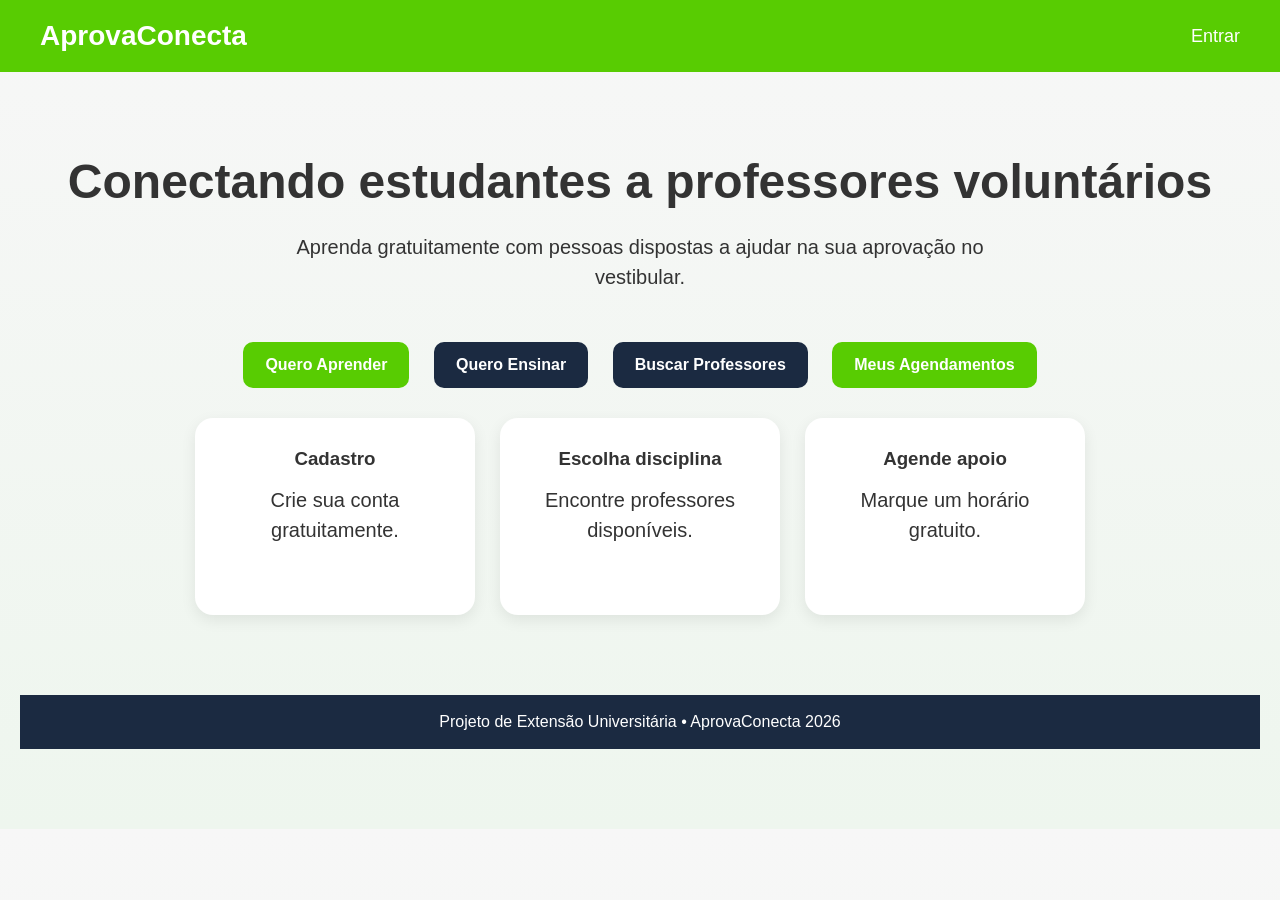
==== index.html @ 6f5f0546 "Primeira versão do AprovaConecta" ====
<!DOCTYPE html>
<html lang="pt-BR">

<head>
    <meta charset="UTF-8">
    <meta name="viewport" content="width=device-width, initial-scale=1.0">
    <title>AprovaConecta</title>
    <link rel="stylesheet" href="css/style.css">
</head>

<body>

<header>

    <div class="logo">
        AprovaConecta
    </div>

    <nav>
        <a href="pages/login.html">Entrar</a>
    </nav>

</header>


<section class="hero">

    <h1>Conectando estudantes a professores voluntários</h1>

    <p>
        Aprenda gratuitamente com pessoas dispostas a ajudar
        na sua aprovação no vestibular.
    </p>

    <div class="buttons">

    <a href="pages/cadastro-aluno.html" class="btn-primary">
        Quero Aprender
    </a>

    <a href="pages/cadastro-professor.html" class="btn-secondary">
        Quero Ensinar
    </a>

    <a href="pages/buscar-professor.html" class="btn-secondary">
        Buscar Professores
    </a>

    <a href="pages/agendamentos.html" class="btn-primary">
        Meus Agendamentos
    </a>

<section class="steps">

    <div class="card">
        <h3>Cadastro</h3>
        <p>Crie sua conta gratuitamente.</p>
    </div>

    <div class="card">
        <h3>Escolha disciplina</h3>
        <p>Encontre professores disponíveis.</p>
    </div>

    <div class="card">
        <h3>Agende apoio</h3>
        <p>Marque um horário gratuito.</p>
    </div>

</section>

<footer>

    Projeto de Extensão Universitária • AprovaConecta 2026

</footer>

</body>

</html>
---- css/style.css ----
*{
    margin:0;
    padding:0;
    box-sizing:border-box;
}

body{
    font-family:Arial, sans-serif;
    background:linear-gradient(to bottom,#f7f7f7,#eef6ee);
    color:#333;
}

header{
    background:#58CC02;
    padding:20px 40px;
    display:flex;
    justify-content:space-between;
    align-items:center;
}


.logo{
    color:white;
    font-size:28px;
    font-weight:bold;
}


nav a{
    color:white;
    text-decoration:none;
    font-size:18px;
}

.hero{
    text-align:center;
    padding:80px 20px;
}

.hero h1{
    font-size:48px;
    margin-bottom:20px;
    line-height:60px;
}

.hero p{
    font-size:20px;
    max-width:700px;
    margin:auto;
    margin-bottom:40px;
    line-height:30px;
}

.buttons a{
    text-decoration:none;
    border-radius:10px;
    margin:10px;
    padding:14px 22px;
    display:inline-block;
    font-weight:bold;
}

.btn-primary{
    background:#58CC02;
    color:white;
    transition:0.3s;
}

.btn-primary:hover{
    transform:scale(1.05);
}

.btn-secondary{
    background:#1B2A41;
    color:white;
    transition:0.3s;
}

.btn-secondary:hover{
    transform:scale(1.05);
}


.steps-title{
    text-align:center;
    margin-bottom:30px;
}


.steps{
    display:flex;
    justify-content:center;
    gap:25px;
    padding:20px;
    flex-wrap:wrap;
}

.card{
    background:white;
    width:280px;
    padding:30px;
    text-align:center;
    border-radius:18px;
    box-shadow:0 5px 15px rgba(0,0,0,0.08);
    transition:0.3s;
}

.card:hover{
    transform:translateY(-5px);
}

.card h3{
    margin-bottom:15px;
}

footer{
    background:#1B2A41;
    color:white;
    text-align:center;
    padding:18px;
    margin-top:60px;
}

.login-container{
    width:420px;
    margin:80px auto;
    background:white;
    padding:45px;
    border-radius:20px;
    text-align:center;
    box-shadow:0 8px 20px rgba(0,0,0,0.08);
}

.login-container h1{
    color:#58CC02;
    margin-bottom:10px;
}

.login-container h2{
    margin-bottom:30px;
}

.login-container input{
    width:100%;
    padding:15px;
    margin-bottom:20px;
    border:1px solid #ccc;
    border-radius:10px;
}

.login-container button{
    width:100%;
    padding:15px;
    background:#58CC02;
    color:white;
    border:none;
    border-radius:10px;
    font-size:16px;
    cursor:pointer;
    margin-bottom:20px;
}

.login-container a{
    text-decoration:none;
    color:#1B2A41;
    font-weight:bold;
}select{
    width:100%;
    padding:15px;
    margin-bottom:20px;
    border:1px solid #ccc;
    border-radius:10px;
}
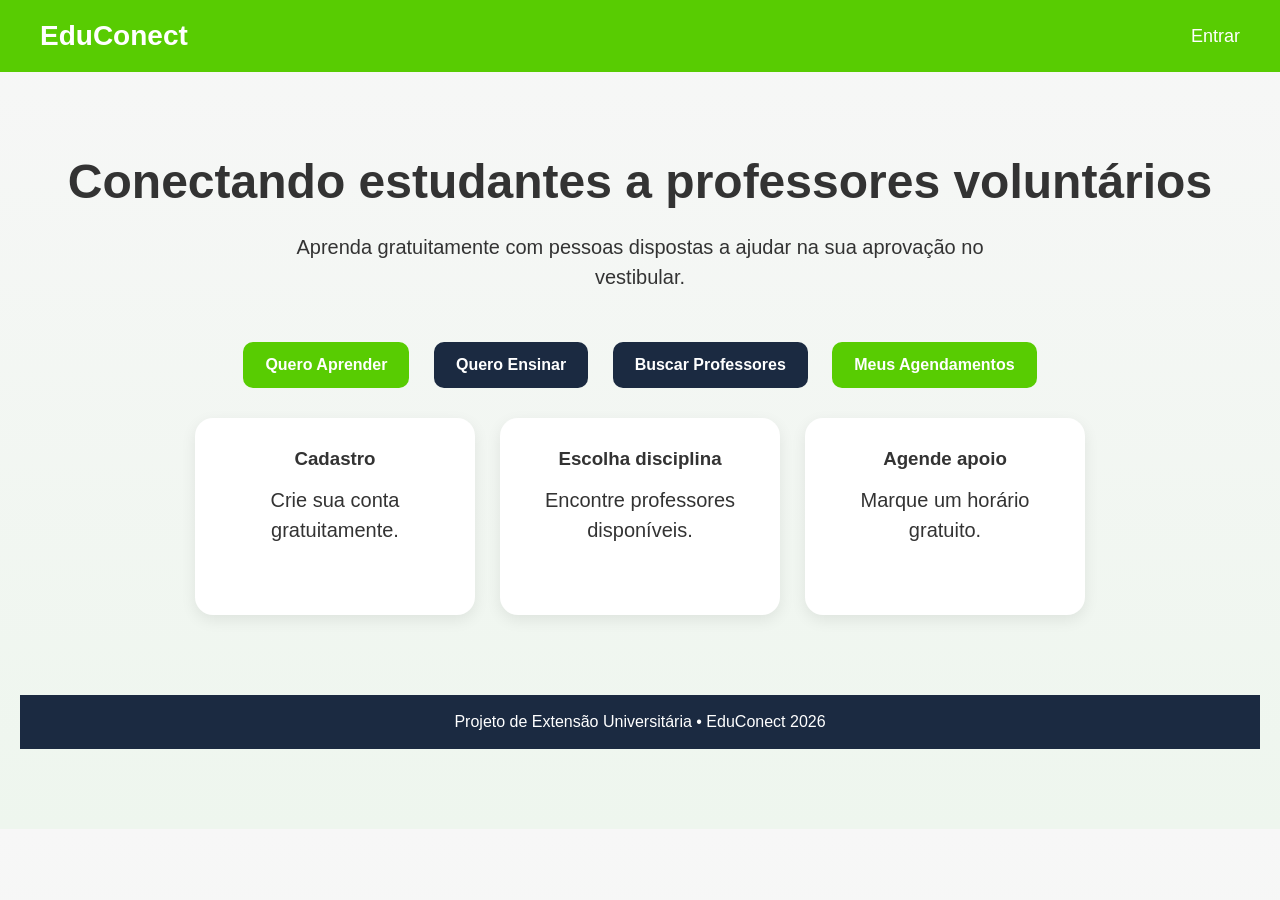
==== commit 9e75d1b0: "Padronização do nome para EduConect" ====
--- a/index.html
+++ b/index.html
@@ -4,7 +4,7 @@
 <head>
     <meta charset="UTF-8">
     <meta name="viewport" content="width=device-width, initial-scale=1.0">
-    <title>AprovaConecta</title>
+    <title>EduConect</title>
     <link rel="stylesheet" href="css/style.css">
 </head>
 
@@ -13,7 +13,8 @@
 <header>
 
     <div class="logo">
-        AprovaConecta
+        EduConect
+        
     </div>
 
     <nav>
@@ -71,7 +72,7 @@
 
 <footer>
 
-    Projeto de Extensão Universitária • AprovaConecta 2026
+    Projeto de Extensão Universitária • EduConect 2026
 
 </footer>
 
